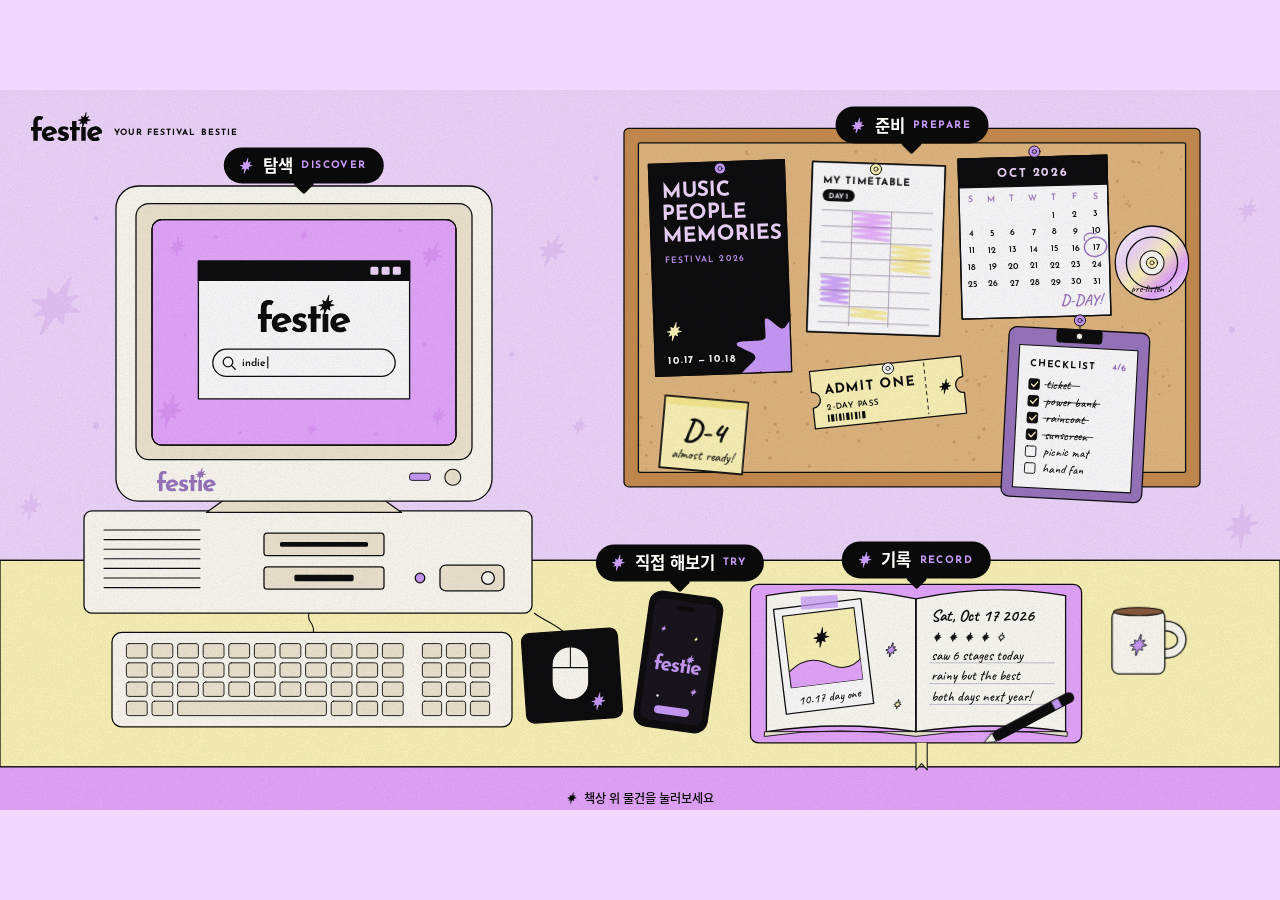
==== festie-site/index.html @ 25858490 "Add files via upload" ====
<!doctype html>
<html lang="ko">
<head>
<meta charset="utf-8">
<meta name="viewport" content="width=device-width, initial-scale=1, viewport-fit=cover">
<title>Festie</title>
<link rel="icon" href="../festie-prototype-v12/icons/favicon.svg" type="image/svg+xml">
<link rel="stylesheet" href="fonts/fonts.css">
<style>
/* Layout: one 16:9 illustrated desk scene (1600×900 units), letterboxed on the wall colour; labels and popups are HTML on top */
:root{
  --wall:#F3D9FF; --wall-tone:#E7C7F9; --spark-light:#E8A8FF; --lemon:#FFF7B8; --lemon-deep:#FBED90;
  --ink:#0A0A0A; --paper:#FFFDF7; --cream:#FFFDF4; --beige:#F1E9D2; --violet:#CC9CFC; --violet-ink:#9B76BF;
  --cork:#E3B97F; --wood:#C98E4F;
  --f-en:"Josefin Sans","Avenir Next","Segoe UI",sans-serif;
  --f-ko:"Noto Sans KR","Apple SD Gothic Neo","Malgun Gothic",sans-serif;
  --f-hand:"Caveat","Noto Sans KR",cursive;
  --f-pixel:"Silkscreen","Courier New",monospace;
  color-scheme:light;
}
html,body{height:100%;margin:0}
[hidden]{display:none!important}
body{background:var(--wall);color:var(--ink);font-family:var(--f-ko);overflow:hidden}
.stage{height:100%;display:flex;align-items:center;justify-content:center}
.scene{position:relative;width:min(100%,calc(100dvh * 16 / 9));aspect-ratio:16/9;max-width:100%;container-type:inline-size;user-select:none;-webkit-user-select:none}
.scene>svg{display:block;width:100%;height:100%}
@media (max-width:700px){
  body{padding-left:max(16px,env(safe-area-inset-left,0px));padding-right:max(16px,env(safe-area-inset-right,0px))}
}
svg text{stroke:none}
.hot{cursor:pointer}
.hot:focus{outline:none}
.hot:focus-visible .lift,.hot:focus-visible .wob{outline:3px solid var(--violet-ink);outline-offset:4px}
.lift,.wob{transform-box:fill-box;transition:transform .35s cubic-bezier(.34,1.4,.64,1)}
.lift{transform-origin:50% 100%}
.wob{transform-origin:50% 0%}
.hot:hover .lift,.hot.is-hover .lift{transform:translateY(-7px)}
.hot:hover .wob,.cork-group.is-hover .wob{animation:wob .6s ease-in-out}
@keyframes wob{0%,100%{transform:rotate(0)}30%{transform:rotate(-2.4deg)}70%{transform:rotate(1.8deg)}}
.blink{animation:blink 1s steps(1) infinite}
@keyframes blink{50%{opacity:0}}
.led{animation:led 2.4s ease-in-out infinite}
@keyframes led{50%{opacity:.35}}
.twinkle{animation:tw 2.2s ease-in-out infinite;transform-box:fill-box;transform-origin:center}
@keyframes tw{0%,100%{opacity:.25;transform:scale(.7)}50%{opacity:1;transform:scale(1)}}
.steam{animation:steam 3s ease-in-out infinite;opacity:.0}
.steam.s2{animation-delay:1.1s}
@keyframes steam{0%{opacity:0;transform:translateY(8px)}40%{opacity:.8}100%{opacity:0;transform:translateY(-14px)}}
#notif{opacity:0;transform:translateY(-14px);transition:opacity .4s ease,transform .5s cubic-bezier(.34,1.4,.64,1)}
.has-push #notif{opacity:1;transform:none}
.has-push .phone-buzz{animation:buzz .5s ease-in-out 2}
@keyframes buzz{0%,100%{transform:rotate(0)}25%{transform:rotate(-2deg)}75%{transform:rotate(2deg)}}
#ring{opacity:0}
.has-push #ring{animation:ring 1.8s ease-out infinite}
@keyframes ring{0%{opacity:.9;transform:scale(1)}100%{opacity:0;transform:scale(1.18)}}
#ring{transform-box:fill-box;transform-origin:center}

/* labels on objects */
.tag{position:absolute;transform:translate(-50%,-100%);display:inline-flex;align-items:center;gap:.5em;padding:.62em 1.05em .58em .85em;border:0;border-radius:999px;background:var(--ink);color:var(--paper);font:700 clamp(11px,1.3cqw,21px)/1 var(--f-ko);cursor:pointer;white-space:nowrap;animation:bob 2.6s ease-in-out infinite;transition:background .2s,color .2s}
.tag::after{content:"";position:absolute;left:50%;bottom:-.48em;width:.9em;height:.9em;background:inherit;transform:translateX(-50%) rotate(45deg);border-radius:.12em;z-index:-1}
.tag span{font:700 .62em/1 var(--f-en);letter-spacing:.14em;color:var(--violet);padding-top:.18em}
.tag svg{width:1em;height:1em;flex:none;fill:var(--violet)}
.tag:nth-of-type(2){animation-delay:-.6s}.tag:nth-of-type(3){animation-delay:-1.2s}.tag:nth-of-type(4){animation-delay:-1.8s}
.tag:hover,.tag.is-hover,.tag:focus-visible{background:var(--violet);color:var(--ink);outline:none}
.tag:hover span,.tag.is-hover span,.tag:focus-visible span{color:var(--ink)}
.tag:hover svg,.tag.is-hover svg,.tag:focus-visible svg{fill:var(--ink)}
@keyframes bob{0%,100%{translate:0 0}50%{translate:0 -5px}}
.hint{position:absolute;left:50%;top:96.6%;transform:translate(-50%,-50%);font:500 clamp(10px,.95cqw,16px)/1 var(--f-ko);display:flex;align-items:center;gap:.5em;white-space:nowrap;pointer-events:none}
.hint svg{width:1em;height:1em;animation:tw 1.6s ease-in-out infinite}
.hud{position:absolute;left:2.4%;top:3%;display:flex;align-items:flex-end;gap:.9cqw;pointer-events:none}
.hud svg{width:clamp(48px,5.6cqw,96px);height:auto;display:block}
.hud p{margin:0 0 .35em;font:700 clamp(7px,.68cqw,11px)/1 var(--f-en);letter-spacing:.12em;text-transform:uppercase;white-space:nowrap}

/* popup window */
.modal{position:fixed;inset:0;z-index:20;display:flex;align-items:center;justify-content:center;padding:16px;padding-left:max(16px,env(safe-area-inset-left,0px));padding-right:max(16px,env(safe-area-inset-right,0px));background:rgba(10,10,10,.42)}
.win{width:min(560px,100%);max-height:calc(100dvh - 32px);display:flex;flex-direction:column;background:var(--paper);border:2.5px solid var(--ink);border-radius:14px;box-shadow:8px 8px 0 var(--ink);overflow:hidden;animation:pop .32s cubic-bezier(.34,1.35,.64,1)}
.win.wide{width:min(720px,100%)}
@keyframes pop{from{transform:translateY(16px) scale(.96);opacity:0}to{transform:none;opacity:1}}
.bar{display:flex;align-items:center;gap:10px;padding:9px 10px 9px 16px;background:var(--ink);color:var(--violet)}
.bar .file{font:400 13px/1 var(--f-pixel);letter-spacing:.06em;flex:1}
.bar .sq{width:11px;height:11px;border-radius:2px;background:var(--wall)}
.bar .x{width:28px;height:28px;border-radius:6px;border:0;background:var(--violet);color:var(--ink);font:700 16px/1 var(--f-en);cursor:pointer;display:grid;place-items:center}
.bar .x:focus-visible{outline:3px solid var(--lemon);outline-offset:2px}
.body{padding:26px 28px 28px;overflow:auto;display:flex;flex-direction:column;gap:18px}
.eyebrow{align-self:flex-start;margin:0;padding:6px 10px 4px;border:2px solid var(--ink);border-radius:999px;font:700 12px/1 var(--f-en);letter-spacing:.16em}
.body h2{margin:0;font:800 clamp(24px,4.2vw,32px)/1.2 var(--f-ko);letter-spacing:-.03em;text-wrap:balance}
.lead{margin:-6px 0 0;font:400 16px/1.6 var(--f-ko);color:#3a3340}
.tabs{display:flex;flex-wrap:wrap;gap:6px}
.tabs button{border:2px solid var(--ink);background:var(--paper);border-radius:999px;padding:8px 13px 7px;font:700 13.5px/1 var(--f-ko);cursor:pointer;color:var(--ink)}
.tabs button[aria-selected="true"]{background:var(--ink);color:var(--paper)}
.tabs button:focus-visible{outline:3px solid var(--violet-ink);outline-offset:2px}
.panel{border:2px solid var(--ink);border-radius:12px;padding:16px 18px;background:var(--lemon);display:flex;flex-direction:column;gap:8px}
.panel .obj{margin:0;font:700 11px/1 var(--f-en);letter-spacing:.14em;color:#5e5640}
.panel .obj b{font-family:var(--f-ko);letter-spacing:0;font-size:12px}
.panel p.t{margin:0;font:400 15px/1.65 var(--f-ko)}
.extra{margin:0;padding:14px 16px;border-radius:12px;background:var(--lemon);font:400 14.5px/1.6 var(--f-ko)}
.extra b{display:block;font-weight:700;margin-bottom:2px}
.actions{display:flex;flex-wrap:wrap;gap:10px;align-items:center}
.cta{display:inline-flex;align-items:center;gap:8px;border:2px solid var(--ink);background:var(--ink);color:var(--paper);border-radius:999px;padding:13px 20px 12px;font:700 15px/1 var(--f-ko);cursor:pointer;text-decoration:none}
.cta:hover{background:var(--violet-ink);border-color:var(--violet-ink)}
.cta.ghost{background:var(--paper);color:var(--ink)}
.cta.ghost:hover{background:var(--wall)}
.cta:focus-visible{outline:3px solid var(--violet-ink);outline-offset:3px}
/* feature popup: line-drawn phone + text */
.feat{display:grid;grid-template-columns:auto minmax(0,1fr);gap:32px;align-items:start}
.feat-text{display:flex;flex-direction:column;gap:18px;min-width:0}
.pm-wrap{display:flex;flex-direction:column;align-items:center;gap:12px;position:sticky;top:0}
.pm{position:relative;width:min(218px,calc((100dvh - 170px) * .43));padding:9px;border:1.6px solid var(--ink);border-radius:38px;background:var(--paper)}
.pm::before,.pm::after{content:"";position:absolute;width:5px;border:1.4px solid var(--ink);background:var(--paper);border-radius:3px}
.pm::before{right:-6.5px;top:22%;height:13%;border-left:0;border-radius:0 3px 3px 0}
.pm::after{left:-6.5px;top:17%;height:20%;border-right:0;border-radius:3px 0 0 3px;box-shadow:0 0 0 0 transparent}
.pm-screen{position:relative;border:1.3px solid var(--ink);border-radius:27px;overflow:hidden;background:#F4D9FF}
.sb{display:flex;align-items:center;justify-content:space-between;padding:9px 16px 5px 20px;background:#F4D9FF;color:var(--ink);font:700 10.5px/1 var(--f-en);transition:background .25s,color .25s}
.sb-i{display:flex;align-items:center;gap:4px}
.sb-i svg{display:block}
.pm-img{position:relative;aspect-ratio:600/1298}
.pm-screen img{position:absolute;inset:0;width:100%;height:100%;object-fit:cover;display:block;transition:opacity .25s ease}
.pm-screen img.out{opacity:0}
.pts{list-style:none;margin:0;padding:0;display:flex;flex-direction:column;gap:4px;border-top:1.5px solid var(--ink);padding-top:10px}
.pt{width:100%;display:grid;grid-template-columns:22px 1fr 16px;gap:10px;align-items:start;padding:12px 12px 12px 10px;border:1.5px solid transparent;border-radius:12px;background:transparent;text-align:left;cursor:pointer;color:var(--ink);font:inherit}
.pt:hover{background:#FAF0FF}
.pt[aria-selected="true"]{background:var(--wall);border-color:var(--ink)}
.pt:focus-visible{outline:3px solid var(--violet-ink);outline-offset:2px}
.pt svg{width:16px;height:16px;margin-top:3px;fill:var(--ink)}
.pt .arr{font:700 14px/1.4 var(--f-en);opacity:0;transition:opacity .2s}
.pt[aria-selected="true"] .arr{opacity:1}
.pt b{display:block;font:700 15px/1.4 var(--f-ko);margin-bottom:2px}
.pt span.d{display:block;font:400 14px/1.55 var(--f-ko);color:#3a3340}
.win.feature{width:min(820px,100%)}
@media (max-width:700px){
  .feat{grid-template-columns:1fr;gap:20px}
  .pm-wrap{position:static}
  .pm{width:min(170px,50vw)}
}
/* live prototype phone */
.live{display:grid;grid-template-columns:auto minmax(0,1fr);gap:48px;align-items:center}
.lp{--s:.8;box-sizing:border-box;width:calc(390px * var(--s) + 20px);padding:9px;border:1.6px solid var(--ink);border-radius:calc(64px * var(--s) + 9px);background:var(--paper);position:relative}
.lp::before,.lp::after{content:"";position:absolute;width:5px;border:1.4px solid var(--ink);background:var(--paper)}
.lp::before{right:-6.5px;top:22%;height:13%;border-left:0;border-radius:0 3px 3px 0}
.lp::after{left:-6.5px;top:17%;height:20%;border-right:0;border-radius:3px 0 0 3px}
.lp-screen{border:1.3px solid var(--ink);border-radius:calc(64px * var(--s));overflow:hidden;background:#0A0A0A}
.lp .sb{padding:calc(14px * var(--s)) calc(26px * var(--s)) calc(6px * var(--s)) calc(34px * var(--s));font-size:calc(15px * var(--s))}
.lp-view{position:relative;width:calc(390px * var(--s));height:calc(844px * var(--s));overflow:hidden}
.lp-view iframe{position:absolute;left:0;top:0;width:390px;height:844px;border:0;transform:scale(var(--s));transform-origin:0 0;background:#0A0A0A}
.live-text{display:flex;flex-direction:column;gap:18px;min-width:0}
.live-text .tip{margin:0;display:flex;gap:8px;align-items:center;font:500 14.5px/1.5 var(--f-ko);padding:10px 14px;border-radius:10px;background:var(--wall);align-self:flex-start}
.live-text .tip svg{width:14px;height:14px;fill:var(--ink);flex:none}
.qr img{width:100%;height:100%;display:block;image-rendering:pixelated}
.win.live-win{width:auto;max-width:100%}
@media (max-width:760px){.live{grid-template-columns:1fr;gap:24px}.lp{justify-self:center}}
/* try popup */
.try{display:grid;grid-template-columns:auto minmax(0,1fr);gap:44px;align-items:center}
.mock{box-sizing:border-box;width:218px;aspect-ratio:9/18.5;border:1.6px solid var(--ink);border-radius:38px;background:var(--paper);padding:9px}
.mock-screen{position:relative;height:100%;box-sizing:border-box;border:1.3px solid var(--ink);border-radius:27px;background:#120E16;overflow:hidden;display:flex;flex-direction:column;align-items:center;justify-content:center;gap:10px}
.mock-screen svg.logo{width:110px;fill:var(--violet);position:relative;z-index:1;margin-top:30px}
.mock-screen p{position:relative;z-index:1;margin:0;color:#e9dcf2;font:400 11px/1.4 var(--f-ko);text-align:center}
.mock-screen .go{position:absolute;bottom:22px;left:16px;right:16px;padding:11px 0 10px;border-radius:999px;background:var(--violet);color:var(--ink);font:700 12px/1 var(--f-ko);text-align:center}
.conf{position:absolute;inset:0}
.conf i{position:absolute;width:9px;height:9px;background:var(--violet);clip-path:polygon(50% 0,62% 38%,100% 50%,62% 62%,50% 100%,38% 62%,0 50%,38% 38%);animation:fall 5s linear infinite}
.conf i:nth-child(3n){background:var(--lemon);width:6px;height:6px}
.conf i:nth-child(4n){border-radius:50%;clip-path:none;width:4px;height:4px;background:#fff}
@keyframes fall{from{transform:translateY(-30px) rotate(0)}to{transform:translateY(420px) rotate(220deg)}}
.from{align-self:flex-start;margin:0;padding:8px 12px;border-radius:10px;background:var(--wall);font:500 13.5px/1.4 var(--f-ko)}
.qrrow{display:flex;gap:14px;align-items:center}
.qr{width:96px;height:96px;padding:6px;border:2px solid var(--ink);border-radius:10px;background:#fff;flex:none}
.qr img,.qr canvas{width:100%!important;height:100%!important;display:block;image-rendering:pixelated}
.qrrow p{margin:0;font:400 14px/1.55 var(--f-ko);color:#3a3340}
.qrrow code{display:block;margin-top:4px;font:400 11px/1.4 var(--f-pixel);color:#6b6075;word-break:break-all}
@media (max-width:620px){
  .try{grid-template-columns:1fr;gap:28px}
  .mock{width:170px;justify-self:center}
  .body{padding:22px 20px 22px}
}
@media (prefers-reduced-motion:reduce){
  *,*::before,*::after{animation:none!important;transition:none!important}
  .steam{opacity:.6}
}
</style>
</head>
<body>


<div class="stage">
<div class="scene" id="scene">
<svg viewBox="0 0 1600 900" xmlns="http://www.w3.org/2000/svg" role="img" aria-label="페스티벌 준비 중인 책상: 레트로 컴퓨터, 코르크보드, 펼친 다이어리, 핸드폰" stroke="#0A0A0A" stroke-width="1.6" stroke-linejoin="round" stroke-linecap="round">
<defs>
  <path id="sym" vector-effect="non-scaling-stroke" d="M1.24 -5.00C1.20 -5.01 1.16 -5.00 1.12 -4.97C1.08 -4.93 1.18 -5.23 0.98 -4.78C0.79 -4.34 0.16 -2.77 -0.06 -2.30C-0.27 -1.83 -0.23 -2.03 -0.29 -1.96C-0.35 -1.90 -0.34 -1.92 -0.40 -1.91C-0.46 -1.91 -0.46 -1.86 -0.65 -1.95C-0.85 -2.04 -1.36 -2.36 -1.56 -2.45C-1.77 -2.54 -1.80 -2.52 -1.87 -2.49C-1.93 -2.46 -1.97 -2.49 -1.93 -2.25C-1.90 -2.00 -1.69 -1.28 -1.66 -1.03C-1.63 -0.79 -1.66 -0.86 -1.74 -0.79C-1.81 -0.71 -1.79 -0.68 -2.11 -0.58C-2.42 -0.49 -3.34 -0.31 -3.64 -0.22C-3.94 -0.12 -3.87 -0.07 -3.91 -0.02C-3.94 0.04 -3.89 0.08 -3.86 0.11C-3.83 0.15 -3.95 0.13 -3.73 0.21C-3.50 0.28 -2.77 0.47 -2.53 0.55C-2.30 0.63 -2.37 0.62 -2.31 0.67C-2.26 0.71 -2.21 0.74 -2.20 0.82C-2.19 0.90 -2.11 0.90 -2.25 1.15C-2.40 1.39 -2.93 2.09 -3.05 2.31C-3.18 2.52 -3.07 2.42 -3.01 2.43C-2.94 2.45 -2.90 2.48 -2.67 2.40C-2.44 2.32 -1.82 2.03 -1.61 1.96C-1.40 1.89 -1.47 1.95 -1.41 1.98C-1.36 2.01 -1.31 2.02 -1.27 2.12C-1.24 2.21 -1.20 2.11 -1.22 2.54C-1.24 2.96 -1.37 4.28 -1.40 4.68C-1.42 5.07 -1.39 4.85 -1.37 4.90C-1.35 4.95 -1.31 4.98 -1.27 4.99C-1.24 5.00 -1.20 5.02 -1.15 4.98C-1.10 4.94 -1.17 5.20 -0.98 4.76C-0.78 4.32 -0.17 2.78 0.03 2.31C0.24 1.85 0.16 2.05 0.25 1.99C0.34 1.92 0.33 1.84 0.56 1.92C0.78 2.00 1.38 2.37 1.60 2.46C1.82 2.56 1.81 2.52 1.87 2.49C1.92 2.45 1.96 2.50 1.92 2.27C1.88 2.04 1.68 1.33 1.65 1.08C1.62 0.83 1.68 0.85 1.74 0.77C1.79 0.69 1.65 0.72 1.97 0.62C2.30 0.52 3.38 0.29 3.70 0.19C4.02 0.09 3.88 0.06 3.90 0.01C3.93 -0.04 3.88 -0.08 3.85 -0.12C3.82 -0.16 3.93 -0.15 3.70 -0.22C3.48 -0.30 2.73 -0.49 2.49 -0.57C2.25 -0.65 2.33 -0.64 2.28 -0.69C2.23 -0.73 2.18 -0.76 2.17 -0.83C2.17 -0.91 2.11 -0.93 2.25 -1.15C2.38 -1.37 2.85 -1.97 2.99 -2.17C3.12 -2.36 3.04 -2.27 3.04 -2.31C3.05 -2.36 3.06 -2.41 3.01 -2.43C2.96 -2.45 2.98 -2.50 2.75 -2.43C2.51 -2.35 1.82 -2.04 1.60 -1.97C1.38 -1.90 1.46 -1.97 1.40 -1.99C1.35 -2.01 1.30 -2.03 1.27 -2.11C1.23 -2.19 1.19 -2.03 1.21 -2.46C1.23 -2.89 1.36 -4.30 1.39 -4.70C1.41 -5.11 1.39 -4.83 1.37 -4.88C1.34 -4.93 1.28 -4.99 1.24 -5.00Z"/>
  <symbol id="logo" viewBox="0 0 242.3 98.7"><path d="M22.9,63.8v33.7H7.9v-33.7H0v-13.2h7.9v-17c.1-8.4,4.4-16.2,12.6-18.9,4.9-1.6,9.9-1.5,14.8-.2,2.3.6,4.5,1.4,6.4,2.9l-6.3,10.8c-.7-1-1.6-1.5-2.6-1.9-3.9-1.4-8.1.2-9.3,4.2-.4,1.2-.5,2.4-.6,3.7v16.3h14.1v13.2h-14.1,0Z"></path><path d="M233.3,94c-2.9,1.7-5.9,2.8-9.1,3.7s-6.1,1.2-9.3,1c-3-.2-5.9-.6-8.8-1.6-7.7-2.6-13-8.6-14.9-16.4-.8-3.2-1-6.3-.7-9.6.8-7.9,5.5-14.5,12.3-18.6,3.2-1.9,6.6-3.2,10.4-3.7,7.7-1,15.5.5,21.2,6,4.6,4.3,6.8,10.1,7.9,16.3l-34.2,10.9c1.3,1.5,2.9,2.5,4.7,3.2,5.1,1.7,9.4.4,13.9-2.3l6.6,11.1h0ZM225.7,66.8c-.8-2.3-2.2-4.1-4.1-5.4-1.5-.9-3.1-1.2-4.8-1.2-2.6-.1-5.1.5-7.1,2-3.7,2.8-4.6,7.1-4.5,11.5l20.5-6.9h0Z"></path><path d="M72.9,82.9l6.6,11.1c-2.9,1.7-5.9,2.8-9.1,3.7s-6.4,1.2-9.7.9-6.8-.8-10-2.2c-6-2.5-10.5-7.3-12.6-13.5-1.1-3.3-1.5-6.7-1.5-10.2.2-8.8,5.3-16.3,12.9-20.6,2.8-1.6,5.6-2.7,8.8-3.2,3.9-.7,7.7-.6,11.6.2,4.2.9,7.9,2.9,11,6,4.4,4.3,6.6,10,7.7,16.1l-34.2,10.9c1.1,1.3,2.4,2.2,3.9,2.9,2.9,1.2,6.1,1.4,9.2.5,1.9-.6,3.6-1.4,5.5-2.5h0ZM72,66.8c-.8-2.2-2.2-4.2-4.2-5.4-1.5-1-3.2-1.2-5-1.2-2.9,0-5.6.8-7.8,2.7-3,2.8-3.8,6.7-3.6,10.8l20.5-6.9Z"></path><path d="M185.1,97.4h-15v-46.7h2.6s.8-10.8.8-10.8c0-1.1-.9-1.8-2-1.8l-7.4,3.2c-.2,0-.6-.1-.8-.3s-.2-.6-.1-.8l4.9-6.7c.6-.8.4-2.2-.7-2.5l-8-2.4c-.5-.1-.8-.5-.9-.9,0-.5.2-.9.8-1.1l10.6-2.7c.8-.2,1.3-1.2,1.1-2l-1.8-7.7c0-.3.3-.6.6-.7.3-.1.6,0,.9.2l5.8,3.2c.8.5,1.8.4,2.4-.4l6.7-15.9c.3-.6.7-.9,1.3-.7.7.2.7.7.7,1.4l-1.1,13.7c0,.7.2,1.2.7,1.6.5.4,1.1.4,1.8.2l6.6-2.9c.4-.1.7-.1,1,.1.2.1.4.7.2.9l-4.8,6.5c-.3.5-.5,1-.3,1.5.1.4.5,1,.9,1.1l8,2.3c.6.2.9.5.9,1.1,0,.6-.5.8-1,1l-9.9,2.5c-.9.2-1.9.9-1.7,1.9l1.7,7.6c0,.4,0,.8-.3.9-.3.2-.7,0-1,0l-5.9-3.2c-.5-.3-1-.4-1.5-.2-.4.2-.9.5-1.1,1.1l-4.9,11.7h9v46.7h0Z"></path><path d="M113.9,97.9c-8.8,1.6-18.5-.5-24.8-7.2l6.2-8.2c1.5,1.3,2.9,2.5,4.5,3.5,1.9,1.2,3.9,1.9,6.1,2.2,2.2.2,5.6,0,6.9-1.7,1.2-1.4.8-3.6-.7-4.7-.9-.7-1.8-1.2-2.8-1.5l-5.4-1.7c-1.7-.5-3.3-1.1-4.8-1.9-1.5-.8-2.8-1.7-3.9-2.9-3.7-4-4.7-9.8-2.7-14.9.9-2.3,2.2-4.3,4.2-5.9,3.3-2.8,6.7-3.9,11-4.2,7.4-.3,14,.5,20,5l-5.7,8.8c-1.6-1.2-3.2-2.1-4.9-2.8-1.8-.8-3.7-1.3-5.7-1.1-1.5,0-2.8.6-3.9,1.7-1.5,1.5-1.1,4,.6,5.1,1.1.8,2.4,1.3,3.7,1.7,2.6.7,5.1,1.4,7.6,2.4,1.7.7,3.1,1.5,4.5,2.6,2.2,1.8,3.7,4.2,4.3,7,1,5-.6,10.3-4.2,13.9-2.7,2.7-6.2,4.3-9.9,5h0Z"></path><polygon points="153.8 97.4 138.8 97.4 138.8 62.1 131.6 62.1 131.6 50.5 138.8 50.5 138.8 30.2 153.8 30.2 153.8 50.5 165.1 50.5 165.1 62.1 153.8 62.1 153.8 97.4"></polygon></symbol>
  <clipPath id="clipPoster"><rect x="815" y="90" width="170" height="265"/></clipPath>
  <clipPath id="clipWin"><rect x="214" y="156" width="332" height="208"/></clipPath>
  <clipPath id="clipScreen"><rect x="190" y="106" width="380" height="282" rx="12"/></clipPath>
  <clipPath id="clipPhoto"><rect x="985" y="652" width="90" height="90"/></clipPath>
  <linearGradient id="cdg" x1="0" y1="0" x2="1" y2="1">
    <stop offset="0" stop-color="#FFFFFF"/><stop offset=".3" stop-color="#F3D9FF"/><stop offset=".5" stop-color="#FFF7B8"/><stop offset=".72" stop-color="#E8A8FF"/><stop offset="1" stop-color="#FFFFFF"/>
  </linearGradient>
  <filter id="grain" x="0" y="0" width="100%" height="100%">
    <feTurbulence type="fractalNoise" baseFrequency=".9" numOctaves="2" stitchTiles="stitch" result="n"/>
    <feColorMatrix in="n" type="matrix" values="0 0 0 0 0.04  0 0 0 0 0.03  0 0 0 0 0.06  0 0 0 .16 0"/>
  </filter>
</defs>

<!-- WALL -->
<rect x="0" y="0" width="1600" height="590" fill="#F3D9FF" stroke="none"/>
<g fill="#E7C7F9" stroke="none">
  <use href="#sym" transform="translate(70 270) rotate(14) scale(8)"/>
  <use href="#sym" transform="translate(38 520) rotate(-8) scale(3.6)"/>
  <use href="#sym" transform="translate(690 200) rotate(10) scale(4.4)"/>
  <use href="#sym" transform="translate(724 420) scale(2.4)"/>
  <use href="#sym" transform="translate(655 535) scale(1.8)"/>
  <use href="#sym" transform="translate(1552 545) rotate(-12) scale(5.4)"/>
  <use href="#sym" transform="translate(1560 150) rotate(6) scale(3)"/>
  <circle cx="120" cy="420" r="4"/><circle cx="640" cy="330" r="3.5"/><circle cx="1540" cy="300" r="4"/><circle cx="120" cy="160" r="3"/><circle cx="745" cy="110" r="3"/>
</g>


<!-- DESK -->
<rect x="0" y="588" width="1600" height="258" fill="#FFF7B8"/>
<rect x="-4" y="846" width="1608" height="60" fill="#E8A8FF"/>
<path d="M0 588 H1600" fill="none"/>


<!-- ============ DISCOVER: retro computer ============ -->
<g class="hot" data-open="discover" id="obj-discover" aria-hidden="true" transform="translate(0 56)">
<g class="lift">
  <!-- case -->
  <rect x="105" y="470" width="560" height="128" rx="10" fill="#FFFDF4"/>
  <g fill="none" stroke-width="1.32"><path d="M130 494H250M130 506H250M130 518H250M130 530H250M130 542H250M130 554H250M130 566H250"/></g>
  <rect x="330" y="498" width="150" height="28" rx="4" fill="#F1E9D2"/>
  <rect x="350" y="509" width="110" height="6" rx="2" fill="#0A0A0A" stroke="none"/>
  <rect x="330" y="540" width="150" height="28" rx="4" fill="#F1E9D2"/>
  <rect x="368" y="550" width="74" height="8" rx="2" fill="#0A0A0A" stroke="none"/>
  <rect x="550" y="538" width="80" height="32" rx="7" fill="#F1E9D2"/>
  <circle cx="610" cy="554" r="8" fill="#FFFDF4"/>
  <circle class="led" cx="525" cy="554" r="6" fill="#CC9CFC"/>
  <!-- stand -->
  <path d="M286 452 H474 L502 472 H258 Z" fill="#F1E9D2"/>
  <!-- monitor -->
  <rect x="145" y="64" width="470" height="394" rx="28" fill="#FFFDF4"/>
  <rect x="170" y="86" width="420" height="320" rx="16" fill="#F1E9D2"/>
  <rect x="190" y="106" width="380" height="282" rx="12" fill="#E8A8FF"/>
  <g clip-path="url(#clipScreen)">
    <g fill="#DE97F7" stroke="none">
      <use href="#sym" transform="translate(222 140) rotate(-10) scale(2.6)"/>
      <use href="#sym" transform="translate(540 150) rotate(12) scale(3.4)"/>
      <use href="#sym" transform="translate(212 345) scale(4.2)"/>
      <use href="#sym" transform="translate(548 352) rotate(-8) scale(2.4)"/>
      <use href="#sym" transform="translate(380 126) scale(1.4)"/>
      <use href="#sym" transform="translate(390 368) rotate(6) scale(1.8)"/>
      <circle cx="270" cy="128" r="2.4"/><circle cx="500" cy="120" r="2"/><circle cx="232" cy="250" r="2.4"/><circle cx="530" cy="262" r="2.6"/><circle cx="300" cy="372" r="2"/><circle cx="470" cy="374" r="2.4"/>
    </g>
    <rect x="248" y="158" width="264" height="172" fill="#FFFFFF"/>
    <rect x="248" y="158" width="264" height="24" fill="#0A0A0A"/>
    <g fill="#F3D9FF" stroke="none"><rect x="463" y="165" width="10" height="10" rx="2"/><rect x="477" y="165" width="10" height="10" rx="2"/><rect x="491" y="165" width="10" height="10" rx="2"/></g>
    <use href="#logo" x="322" y="200" width="116" height="47" fill="#0A0A0A" stroke="none"/>
    <rect x="266" y="268" width="228" height="34" rx="17" fill="#FFFFFF"/>
    <circle cx="285" cy="284" r="6" fill="none"/><path d="M289.5 288.5 L294 293" fill="none"/>
    <text id="typed" x="302" y="289.5" font-family="Josefin Sans, sans-serif" font-weight="600" font-size="13" fill="#0A0A0A"></text>
    <rect id="caret" class="blink" x="302" y="277" width="1.4" height="15" fill="#0A0A0A" stroke="none"/>
  </g>
  <rect x="190" y="106" width="380" height="282" rx="12" fill="none"/>
  <use href="#logo" x="196" y="416" width="74" height="30" fill="#9B76BF" stroke="none"/>
  <rect class="led" x="512" y="423" width="26" height="9" rx="3" fill="#CC9CFC" stroke-width="1.1"/>
  <circle cx="566" cy="428" r="10" fill="#F1E9D2" stroke-width="1.32"/>
</g>
  <!-- keyboard -->
<g class="lift">
  <path d="M392 622 C392 606 384 612 386 598" fill="none" stroke-width="1.32"/>
  <rect x="140" y="622" width="500" height="118" rx="12" fill="#FFFDF4"/>
  <g id="keys" fill="#F1E9D2" stroke-width="1.1"></g>
</g>
</g>

<!-- mouse pad + mouse -->
<g transform="translate(0 46)">
  <rect x="655" y="630" width="120" height="112" rx="10" fill="#0A0A0A" transform="rotate(-4 715 686)"/>
  <use href="#sym" transform="translate(748 718) rotate(-4) scale(2.2)" fill="#CC9CFC" stroke="none"/>
  <path d="M712 652 C712 626 690 624 668 608" fill="none" stroke-width="1.32"/>
  <rect x="690" y="650" width="46" height="66" rx="22" fill="#FFFDF4"/>
  <path d="M690 676 H736 M713 650 V676" fill="none" stroke-width="1.32"/>
</g>

<!-- ============ PREPARE: cork board ============ -->
<g class="cork-group" id="obj-prepare">
  <rect x="780" y="48" width="720" height="448" rx="6" fill="#C98E4F"/>
  <rect x="798" y="66" width="684" height="412" rx="2" fill="#E3B97F"/>
  <g id="speckles" fill="#C08A50" stroke="none" opacity=".55"></g>

  <!-- poster -->
  <g transform="rotate(-2 900 222)"><g class="hot" data-open="prepare" data-tab="timetable" tabindex="0" role="button" aria-label="공연 포스터: 준비 · 타임테이블"><g class="wob">
    <rect x="815" y="90" width="170" height="265" fill="#0A0A0A"/>
    <g clip-path="url(#clipPoster)">
      <use href="#sym" transform="translate(975 330) rotate(12) scale(15)" fill="#CC9CFC" stroke="none"/>
      <use href="#sym" transform="translate(840 300) scale(2.4)" fill="#FFF7B8" stroke="none"/>
    </g>
    <g font-family="Josefin Sans, sans-serif" font-weight="700" font-size="26" fill="#F3D9FF">
      <text x="830" y="132">MUSIC</text><text x="830" y="160">PEOPLE</text><text x="830" y="188">MEMORIES</text>
    </g>
    <text x="831" y="214" font-family="Josefin Sans, sans-serif" font-weight="600" font-size="11" letter-spacing="1.5" fill="#CC9CFC">FESTIVAL 2026</text>
    <text x="831" y="340" font-family="Josefin Sans, sans-serif" font-weight="700" font-size="13" letter-spacing="1" fill="#FFFFFF">10.17 — 10.18</text>
    <rect x="815" y="90" width="170" height="265" fill="none"/>
  </g></g></g>
  <g><circle cx="900" cy="98" r="7" fill="#CC9CFC" stroke-width="1.2"/><circle cx="900" cy="98" r="2.6" fill="#CC9CFC" stroke-width="1"/></g>

  <!-- timetable printout -->
  <g transform="rotate(2 1095 200)"><g class="hot" data-open="prepare" data-tab="timetable" tabindex="0" role="button" aria-label="타임테이블 출력물: 준비 · 타임테이블"><g class="wob">
    <rect x="1012" y="92" width="166" height="213" fill="#FFFFFF"/>
    <text x="1026" y="118" font-family="Josefin Sans, sans-serif" font-weight="700" font-size="12.5" letter-spacing="1.4" fill="#0A0A0A">MY TIMETABLE</text>
    <rect x="1026" y="126" width="40" height="15" rx="7.5" fill="#0A0A0A" stroke="none"/>
    <text x="1046" y="137" text-anchor="middle" font-family="Josefin Sans, sans-serif" font-weight="700" font-size="9" fill="#FFFFFF">DAY 1</text>
    
    <g fill="none" stroke-width="0.9" stroke="#9a8aa2">
      <path d="M1026 152 H1164 M1026 172 H1164 M1026 192 H1164 M1026 212 H1164 M1026 232 H1164 M1026 252 H1164 M1026 272 H1164 M1026 292 H1164"/>
      <path d="M1064 152 V296 M1113 152 V296"/>
    </g>
    <g fill="none" stroke-width="4.2" stroke-linecap="round" stroke-linejoin="round" opacity=".85" style="mix-blend-mode:multiply"><path d="M1067.0 155.0 L1110.0 158.6 L1067.0 162.2 L1110.0 165.8 L1067.0 169.4 L1110.0 173.0 L1067.0 176.6 L1110.0 180.2 L1067.0 183.8 L1110.0 187.4" stroke="#E8A8FF"/><path d="M1116.0 195.0 L1161.0 198.6 L1116.0 202.2 L1161.0 205.8 L1116.0 209.4 L1161.0 213.0 L1116.0 216.6 L1161.0 220.2 L1116.0 223.8 L1161.0 227.4" stroke="#FBED90"/><path d="M1029.0 235.0 L1061.0 238.6 L1029.0 242.2 L1061.0 245.8 L1029.0 249.4 L1061.0 253.0 L1029.0 256.6 L1061.0 260.2 L1029.0 263.8 L1061.0 267.4" stroke="#CC9CFC"/><path d="M1067.0 275.0 L1110.0 278.6 L1067.0 282.2 L1110.0 285.8" stroke="#FBED90"/></g>
    <rect x="1012" y="92" width="166" height="213" fill="none"/>
  </g></g></g>
  <g><circle cx="1095" cy="99" r="7" fill="#FFF7B8" stroke-width="1.2"/><circle cx="1095" cy="99" r="2.6" fill="#FFF7B8" stroke-width="1"/></g>

  <!-- calendar -->
  <g transform="rotate(-1.5 1292 180)"><g class="hot" data-open="prepare" data-tab="today" tabindex="0" role="button" aria-label="달력: 준비 · 공연 당일"><g class="wob">
    <rect x="1200" y="84" width="186" height="200" fill="#FFFFFF"/>
    <rect x="1200" y="84" width="186" height="36" fill="#0A0A0A"/>
    <text x="1293" y="108" text-anchor="middle" font-family="Josefin Sans, sans-serif" font-weight="700" font-size="15" letter-spacing="2" fill="#F3D9FF">OCT 2026</text>
    <g id="cal" font-family="Josefin Sans, sans-serif" font-weight="600" font-size="11" text-anchor="middle" fill="#0A0A0A"></g>
    <ellipse cx="1369" cy="198" rx="14" ry="12" fill="none" stroke="#9B76BF" stroke-width="1.76" transform="rotate(-8 1369 198)"/>
    <path d="M1356 190 C1352 182 1362 179 1370 182" fill="none" stroke="#9B76BF" stroke-width="1.43"/>
    <text x="1350" y="270" text-anchor="middle" font-family="Caveat, cursive" font-weight="700" font-size="19" fill="#9B76BF">D-DAY!</text>
    <rect x="1200" y="84" width="186" height="200" fill="none"/>
  </g></g></g>
  <g><circle cx="1293" cy="77" r="7" fill="#CC9CFC" stroke-width="1.2"/><circle cx="1293" cy="77" r="2.6" fill="#CC9CFC" stroke-width="1"/></g>

  <!-- CD -->
  <g class="hot" data-open="prepare" data-tab="playlist" tabindex="0" role="button" aria-label="CD: 준비 · 플레이리스트"><g class="wob" style="transform-origin:50% 50%">
    <circle cx="1440" cy="216" r="46" fill="url(#cdg)"/>
    <circle cx="1440" cy="216" r="32" fill="none"/>
    
    <circle cx="1440" cy="216" r="15" fill="#FFFDF7" stroke-width="1.32"/>
    <circle cx="1440" cy="216" r="5" fill="#E3B97F" stroke-width="1.1"/>
    <text x="1440" y="252" text-anchor="middle" font-family="Caveat, cursive" font-size="13" fill="#0A0A0A">pre-listen ♪</text>
  </g></g>
  <g><circle cx="1440" cy="216" r="7" fill="#FFF7B8" stroke-width="1.2"/><circle cx="1440" cy="216" r="2.6" fill="#FFF7B8" stroke-width="1"/></g>

  <!-- sticky note -->
  <g transform="rotate(5 878 428)"><g class="hot" data-open="prepare" data-tab="today" tabindex="0" role="button" aria-label="메모: 준비 · 공연 당일"><g class="wob">
    <rect x="828" y="386" width="104" height="90" fill="#FFF7B8"/>
    <path d="M828 386 H932 V396 H828 Z" fill="#FBED90" stroke="none"/>
    <text x="880" y="438" text-anchor="middle" font-family="Caveat, cursive" font-weight="700" font-size="38" fill="#0A0A0A">D-4</text>
    <text x="880" y="462" text-anchor="middle" font-family="Caveat, cursive" font-size="17" fill="#0A0A0A">almost ready!</text>
    <rect x="828" y="386" width="104" height="90" fill="none"/>
  </g></g></g>

  <!-- ticket -->
  <g transform="rotate(-6 1110 378)"><g class="hot" data-open="prepare" data-tab="ticket" tabindex="0" role="button" aria-label="티켓: 준비 · 티켓"><g class="wob">
    <path d="M1015 342 H1205 V368 A10 10 0 0 0 1205 388 V414 H1015 V388 A10 10 0 0 0 1015 368 Z" fill="#FFF7B8"/>
    <path d="M1158 346 V410" fill="none" stroke-width="1.1" stroke-dasharray="4 5"/>
    <text x="1032" y="372" font-family="Josefin Sans, sans-serif" font-weight="700" font-size="17" letter-spacing="1.2" fill="#0A0A0A">ADMIT ONE</text>
    <text x="1032" y="392" font-family="Josefin Sans, sans-serif" font-weight="600" font-size="10.5" letter-spacing=".6" fill="#0A0A0A">2-DAY PASS</text>
    <g fill="#0A0A0A" stroke="none"><rect x="1032" y="398" width="2" height="9"/><rect x="1036" y="398" width="4" height="9"/><rect x="1042" y="398" width="1.5" height="9"/><rect x="1046" y="398" width="3" height="9"/><rect x="1051" y="398" width="1.5" height="9"/><rect x="1055" y="398" width="4" height="9"/><rect x="1061" y="398" width="2" height="9"/><rect x="1066" y="398" width="3" height="9"/><rect x="1071" y="398" width="1.5" height="9"/><rect x="1075" y="398" width="4" height="9"/></g>
    <use href="#sym" transform="translate(1182 378) scale(1.9)" fill="#0A0A0A" stroke="none"/>
  </g></g></g>
  <g><circle cx="1110" cy="348" r="7" fill="#FFFFFF" stroke-width="1.2"/><circle cx="1110" cy="348" r="2.6" fill="#FFFFFF" stroke-width="1"/></g>

  <!-- clipboard checklist -->
  <path d="M1350 290 L1350 303" fill="none" stroke-width="1.2"/>
  <g transform="rotate(3 1350 296)"><g class="hot" data-open="prepare" data-tab="check" tabindex="0" role="button" aria-label="체크리스트 클립보드: 준비 · 체크리스트"><g class="wob">
    <rect x="1262" y="300" width="176" height="212" rx="10" fill="#9B76BF"/>
    <rect x="1276" y="322" width="148" height="178" fill="#FFFFFF" stroke-width="1.32"/>
    <text x="1290" y="348" font-family="Josefin Sans, sans-serif" font-weight="700" font-size="12" letter-spacing="1.4" fill="#0A0A0A">CHECKLIST</text>
    <text x="1410" y="348" text-anchor="end" font-family="Josefin Sans, sans-serif" font-weight="700" font-size="11" fill="#9B76BF">4/6</text>
    <g id="checks"></g>
    <rect x="1322" y="300" width="56" height="16" rx="4" fill="#0A0A0A"/>
    <circle cx="1350" cy="308" r="4" fill="#FFFDF7" stroke-width="1.1"/>
  </g></g></g>
  <g><circle cx="1350" cy="288" r="7" fill="#CC9CFC" stroke-width="1.2"/><circle cx="1350" cy="288" r="2.6" fill="#CC9CFC" stroke-width="1"/></g>
</g>

<!-- ============ RECORD: open diary ============ -->
<g class="hot" data-open="record" id="obj-record" aria-hidden="true"><g class="lift">
  <rect x="938" y="618" width="414" height="198" rx="10" fill="#E8A8FF"/>
  <path d="M1145 816 V850 L1152 842 L1159 850 V816" fill="#FFF7B8" stroke-width="1.32"/>
  <path d="M956 808 Q1050 794 1145 808 Q1240 794 1334 808 L1334 802 L956 802 Z" fill="#F1E9D2" stroke-width="1.1"/>
  <path d="M958 632 Q1050 616 1145 636 L1145 802 Q1050 788 958 802 Z" fill="#FFFEF7"/>
  <path d="M1145 636 Q1240 616 1332 632 L1332 802 Q1240 788 1145 802 Z" fill="#FFFEF7"/>
  <path d="M1145 636 V802" fill="none"/>
  <!-- polaroid -->
  <g transform="rotate(-7 1030 712)">
    <rect x="975" y="642" width="110" height="132" fill="#FFFFFF"/>
    <rect x="985" y="652" width="90" height="90" fill="#FFF7B8" stroke-width="1.32"/>
    <g clip-path="url(#clipPhoto)">
      <path d="M985 722 Q1010 702 1035 718 T1080 712 V745 H985 Z" fill="#E8A8FF" stroke-width="1.32"/>
      <use href="#sym" transform="translate(1030 684) scale(2.5)" fill="#0A0A0A" stroke="none"/>
    </g>
    <text x="992" y="764" font-family="Caveat, cursive" font-size="16" fill="#0A0A0A">10.17 day one</text>
    <rect x="1010" y="632" width="46" height="16" fill="#CC9CFC" opacity=".75" stroke="none" transform="rotate(4 1033 640)"/>
  </g>
  <use href="#sym" transform="translate(1114 700) scale(1.7)" fill="#CC9CFC" stroke-width="0.9"/>
  <use href="#sym" transform="translate(1122 768) scale(1.1)" fill="#FFF7B8" stroke-width="0.9"/>
  <!-- right page -->
  <text x="1164" y="664" font-family="Caveat, cursive" font-weight="700" font-size="21" fill="#0A0A0A">Sat, Oct 17 2026</text>
  <g stroke-width="0.9">
    <use href="#sym" transform="translate(1172 684) scale(1)" fill="#0A0A0A"/>
    <use href="#sym" transform="translate(1192 684) scale(1)" fill="#0A0A0A"/>
    <use href="#sym" transform="translate(1212 684) scale(1)" fill="#0A0A0A"/>
    <use href="#sym" transform="translate(1232 684) scale(1)" fill="#0A0A0A"/>
    <use href="#sym" transform="translate(1252 684) scale(1)" fill="#FFFEF7"/>
  </g>
  <g fill="none" stroke-width="0.9" stroke="#b9aac2"><path d="M1162 716 H1318 M1162 742 H1318 M1162 768 H1318"/></g>
  <g font-family="Caveat, cursive" font-size="18" fill="#0A0A0A">
    <text x="1164" y="712">saw 6 stages today</text>
    <text x="1164" y="738">rainy but the best</text>
    <text x="1164" y="764">both days next year!</text>
  </g>
  <g transform="rotate(-28 1290 784)">
    <rect x="1236" y="778" width="112" height="12" rx="6" fill="#0A0A0A"/>
    <path d="M1236 778 L1222 784 L1236 790 Z" fill="#FFFDF4" stroke-width="1.1"/>
    <rect x="1320" y="778" width="10" height="12" fill="#CC9CFC" stroke-width="1.1"/>
  </g>
</g></g>

<!-- mug -->
<g>
  <path class="steam" d="M1412 640 C1404 628 1420 620 1412 606" fill="none" stroke="#9B76BF" stroke-width="1.32"/>
  <path class="steam s2" d="M1432 640 C1424 628 1440 620 1432 606" fill="none" stroke="#9B76BF" stroke-width="1.32"/>
  <path d="M1454 664 C1492 662 1492 712 1454 710 L1454 699 C1478 700 1478 675 1454 676 Z" fill="#FFFDF4"/>
  <rect x="1390" y="650" width="66" height="80" rx="9" fill="#FFFDF4"/>
  <ellipse cx="1423" cy="652" rx="31" ry="5" fill="#8a5a3a" stroke-width="1.32"/>
  <use href="#sym" transform="translate(1423 694) scale(2.6)" fill="#CC9CFC" stroke-width="0.9"/>
</g>

<!-- ============ TRY: phone ============ -->
<g class="hot" data-open="try" id="obj-try" aria-hidden="true">
  <rect x="770" y="618" width="156" height="200" fill="transparent" stroke="none"/>
  <g transform="rotate(8 848 715)"><g class="lift"><g class="phone-buzz" style="transform-box:fill-box;transform-origin:center">
    <rect id="ring" x="796" y="624" width="104" height="182" rx="20" fill="none" stroke="#9B76BF" stroke-width="1.65"/>
    <rect x="802" y="630" width="92" height="170" rx="16" fill="#0A0A0A"/>
    <rect x="809" y="639" width="78" height="152" rx="10" fill="#16121A" stroke="none"/>
    <rect x="836" y="645" width="24" height="6" rx="3" fill="#0A0A0A" stroke="none"/>
    <use href="#logo" x="818" y="704" width="60" height="24" fill="#CC9CFC" stroke="none"/>
    <g fill="#CC9CFC" stroke="none">
      <use class="twinkle" href="#sym" transform="translate(824 676) scale(.8)"/>
      <use class="twinkle" style="animation-delay:.7s" href="#sym" transform="translate(872 750) scale(1)"/>
      <use class="twinkle" style="animation-delay:1.3s" href="#sym" transform="translate(866 684) scale(.6)" fill="#FFF7B8"/>
      <circle class="twinkle" style="animation-delay:.4s" cx="828" cy="760" r="1.6" fill="#FFFFFF"/>
    </g>
    <rect x="826" y="772" width="44" height="10" rx="5" fill="#CC9CFC" stroke="none"/>
    <g id="notif">
      <rect x="812" y="654" width="72" height="38" rx="8" fill="#FFFDF7" stroke-width="0.9"/>
      <use href="#logo" x="817" y="659" width="18" height="7.4" fill="#0A0A0A" stroke="none"/>
      <text x="817" y="676" font-family="Josefin Sans, sans-serif" font-weight="700" font-size="7.5" fill="#0A0A0A">D-DAY</text>
      <text x="817" y="686" font-family="Josefin Sans, sans-serif" font-weight="600" font-size="6.6" fill="#0A0A0A">It's festival day!</text>
    </g>
  </g></g></g>
</g>

<!-- grain -->
<rect x="0" y="0" width="1600" height="900" filter="url(#grain)" fill="#FFFFFF" stroke="none" pointer-events="none" opacity=".9"/>
</svg>

<div class="hud">
  <svg viewBox="0 0 242.3 98.7" role="img" aria-label="Festie" fill="#0A0A0A"><path d="M22.9,63.8v33.7H7.9v-33.7H0v-13.2h7.9v-17c.1-8.4,4.4-16.2,12.6-18.9,4.9-1.6,9.9-1.5,14.8-.2,2.3.6,4.5,1.4,6.4,2.9l-6.3,10.8c-.7-1-1.6-1.5-2.6-1.9-3.9-1.4-8.1.2-9.3,4.2-.4,1.2-.5,2.4-.6,3.7v16.3h14.1v13.2h-14.1,0Z"></path><path d="M233.3,94c-2.9,1.7-5.9,2.8-9.1,3.7s-6.1,1.2-9.3,1c-3-.2-5.9-.6-8.8-1.6-7.7-2.6-13-8.6-14.9-16.4-.8-3.2-1-6.3-.7-9.6.8-7.9,5.5-14.5,12.3-18.6,3.2-1.9,6.6-3.2,10.4-3.7,7.7-1,15.5.5,21.2,6,4.6,4.3,6.8,10.1,7.9,16.3l-34.2,10.9c1.3,1.5,2.9,2.5,4.7,3.2,5.1,1.7,9.4.4,13.9-2.3l6.6,11.1h0ZM225.7,66.8c-.8-2.3-2.2-4.1-4.1-5.4-1.5-.9-3.1-1.2-4.8-1.2-2.6-.1-5.1.5-7.1,2-3.7,2.8-4.6,7.1-4.5,11.5l20.5-6.9h0Z"></path><path d="M72.9,82.9l6.6,11.1c-2.9,1.7-5.9,2.8-9.1,3.7s-6.4,1.2-9.7.9-6.8-.8-10-2.2c-6-2.5-10.5-7.3-12.6-13.5-1.1-3.3-1.5-6.7-1.5-10.2.2-8.8,5.3-16.3,12.9-20.6,2.8-1.6,5.6-2.7,8.8-3.2,3.9-.7,7.7-.6,11.6.2,4.2.9,7.9,2.9,11,6,4.4,4.3,6.6,10,7.7,16.1l-34.2,10.9c1.1,1.3,2.4,2.2,3.9,2.9,2.9,1.2,6.1,1.4,9.2.5,1.9-.6,3.6-1.4,5.5-2.5h0ZM72,66.8c-.8-2.2-2.2-4.2-4.2-5.4-1.5-1-3.2-1.2-5-1.2-2.9,0-5.6.8-7.8,2.7-3,2.8-3.8,6.7-3.6,10.8l20.5-6.9Z"></path><path d="M185.1,97.4h-15v-46.7h2.6s.8-10.8.8-10.8c0-1.1-.9-1.8-2-1.8l-7.4,3.2c-.2,0-.6-.1-.8-.3s-.2-.6-.1-.8l4.9-6.7c.6-.8.4-2.2-.7-2.5l-8-2.4c-.5-.1-.8-.5-.9-.9,0-.5.2-.9.8-1.1l10.6-2.7c.8-.2,1.3-1.2,1.1-2l-1.8-7.7c0-.3.3-.6.6-.7.3-.1.6,0,.9.2l5.8,3.2c.8.5,1.8.4,2.4-.4l6.7-15.9c.3-.6.7-.9,1.3-.7.7.2.7.7.7,1.4l-1.1,13.7c0,.7.2,1.2.7,1.6.5.4,1.1.4,1.8.2l6.6-2.9c.4-.1.7-.1,1,.1.2.1.4.7.2.9l-4.8,6.5c-.3.5-.5,1-.3,1.5.1.4.5,1,.9,1.1l8,2.3c.6.2.9.5.9,1.1,0,.6-.5.8-1,1l-9.9,2.5c-.9.2-1.9.9-1.7,1.9l1.7,7.6c0,.4,0,.8-.3.9-.3.2-.7,0-1,0l-5.9-3.2c-.5-.3-1-.4-1.5-.2-.4.2-.9.5-1.1,1.1l-4.9,11.7h9v46.7h0Z"></path><path d="M113.9,97.9c-8.8,1.6-18.5-.5-24.8-7.2l6.2-8.2c1.5,1.3,2.9,2.5,4.5,3.5,1.9,1.2,3.9,1.9,6.1,2.2,2.2.2,5.6,0,6.9-1.7,1.2-1.4.8-3.6-.7-4.7-.9-.7-1.8-1.2-2.8-1.5l-5.4-1.7c-1.7-.5-3.3-1.1-4.8-1.9-1.5-.8-2.8-1.7-3.9-2.9-3.7-4-4.7-9.8-2.7-14.9.9-2.3,2.2-4.3,4.2-5.9,3.3-2.8,6.7-3.9,11-4.2,7.4-.3,14,.5,20,5l-5.7,8.8c-1.6-1.2-3.2-2.1-4.9-2.8-1.8-.8-3.7-1.3-5.7-1.1-1.5,0-2.8.6-3.9,1.7-1.5,1.5-1.1,4,.6,5.1,1.1.8,2.4,1.3,3.7,1.7,2.6.7,5.1,1.4,7.6,2.4,1.7.7,3.1,1.5,4.5,2.6,2.2,1.8,3.7,4.2,4.3,7,1,5-.6,10.3-4.2,13.9-2.7,2.7-6.2,4.3-9.9,5h0Z"></path><polygon points="153.8 97.4 138.8 97.4 138.8 62.1 131.6 62.1 131.6 50.5 138.8 50.5 138.8 30.2 153.8 30.2 153.8 50.5 165.1 50.5 165.1 62.1 153.8 62.1 153.8 97.4"></polygon></svg>
  <p>Your festival bestie</p>
</div>

<button class="tag" data-open="discover" style="left:23.75%;top:13%" type="button"><svg viewBox="-5.2 -5.2 10.4 10.4"><use href="#sym"/></svg>탐색<span>DISCOVER</span></button>
<button class="tag" data-open="prepare" style="left:71.25%;top:7.4%" type="button"><svg viewBox="-5.2 -5.2 10.4 10.4"><use href="#sym"/></svg>준비<span>PREPARE</span></button>
<button class="tag" data-open="record" style="left:71.6%;top:67.8%" type="button"><svg viewBox="-5.2 -5.2 10.4 10.4"><use href="#sym"/></svg>기록<span>RECORD</span></button>
<button class="tag" data-open="try" style="left:53.1%;top:68.2%" type="button"><svg viewBox="-5.2 -5.2 10.4 10.4"><use href="#sym"/></svg>직접 해보기<span>TRY</span></button>
<p class="hint" id="hint"><svg viewBox="-5.2 -5.2 10.4 10.4" fill="#0A0A0A"><use href="#sym"/></svg><span>책상 위 물건을 눌러보세요</span></p>
</div>
</div>

<div class="modal" id="modal" hidden>
  <div class="win" id="win" role="dialog" aria-modal="true" aria-labelledby="winTitle">
    <div class="bar"><span class="file" id="winFile">discover.exe</span><i class="sq"></i><i class="sq"></i><button class="x" id="winClose" type="button" aria-label="닫기">✕</button></div>
    <div class="body" id="winBody"></div>
  </div>
</div>

<script>
(function(){
const NS='http://www.w3.org/2000/svg';
const BASE='https://heewonheo.github.io/festie-v4/festie-prototype-v12/index.html';
const PROTO='../festie-prototype-v12/index.html';
const IDLE_MS=90000;
const el=(tag,attrs,parent)=>{const n=document.createElementNS(NS,tag);for(const k in attrs)n.setAttribute(k,attrs[k]);parent&&parent.appendChild(n);return n};

/* keyboard keys */
const keys=document.getElementById('keys');
[636,660,684].forEach(y=>{for(let i=0;i<11;i++)el('rect',{x:158+i*32,y,width:26,height:18,rx:3},keys)});
[[158,26],[190,26],[222,186],[414,26],[446,26],[478,26]].forEach(([x,w])=>el('rect',{x,y:708,width:w,height:18,rx:3},keys));
for(let r=0;r<4;r++)for(let c=0;c<3;c++)el('rect',{x:528+c*30,y:636+r*24,width:24,height:18,rx:3},keys);

/* cork speckles (seeded) */
let s=7;const rnd=()=>(s=(s*16807)%2147483647)/2147483647;
const sp=document.getElementById('speckles');
for(let i=0;i<260;i++)el('circle',{cx:(800+rnd()*680).toFixed(1),cy:(68+rnd()*408).toFixed(1),r:(0.8+rnd()*1.6).toFixed(2)},sp);

/* calendar: Oct 2026 starts Thursday */
const cal=document.getElementById('cal');
'SMTWTFS'.split('').forEach((d,i)=>{const t=el('text',{x:1214+i*26,y:138,fill:'#9B76BF'},cal);t.textContent=d});
for(let d=1;d<=31;d++){const idx=d+3, col=idx%7,row=Math.floor(idx/7);const t=el('text',{x:1214+col*26,y:160+row*21},cal);t.textContent=d}

/* checklist rows */
const ck=document.getElementById('checks');
['ticket','power bank','raincoat','sunscreen','picnic mat','hand fan'].forEach((txt,i)=>{
  const y=364+i*21;
  el('rect',{x:1290,y,width:13,height:13,rx:2,fill:i<4?'#0A0A0A':'#FFFFFF','stroke-width':1.1},ck);
  if(i<4)el('path',{d:`M${1293} ${y+6.5} l3 3 l5 -6`,fill:'none',stroke:'#FFF7B8','stroke-width':1.6},ck);
  const t=el('text',{x:1312,y:y+11,'font-family':'Caveat, cursive','font-size':16,fill:'#0A0A0A'},ck);t.textContent=txt;
  if(i<4)el('path',{d:`M1310 ${y+6.5} H${1314+txt.length*6.6}`,fill:'none',stroke:'#0A0A0A','stroke-width':.9},ck);
});

/* monitor typing */
const typed=document.getElementById('typed'),caret=document.getElementById('caret');
const words=['indie festival','Olympic Park','October 2026','rock & jazz'];
const reduce=matchMedia('(prefers-reduced-motion: reduce)').matches;
let wi=0,ci=0,dir=1;
function place(){let w=0;try{w=typed.getComputedTextLength()}catch(e){}caret.setAttribute('x',302+w+(w?2:0))}
function tick(){
  const w=words[wi];
  if(dir>0){ci++;if(ci>w.length){dir=-1;return setTimeout(tick,1600)}}
  else{ci--;if(ci<0){ci=0;dir=1;wi=(wi+1)%words.length;return setTimeout(tick,500)}}
  typed.textContent=w.slice(0,ci);place();setTimeout(tick,dir>0?140:60);
}
if(reduce){typed.textContent='';place()}else setTimeout(tick,900);
document.fonts&&document.fonts.ready.then(place);

/* content */
const SPARK='<svg viewBox="-5.2 -5.2 10.4 10.4"><use href="#sym"/></svg>';
const D={
  discover:{file:'discover.exe',eyebrow:'DISCOVER',title:'다음 페스티벌은 여기서.',lead:'장르로, 아티스트로, 장소로.<br>내 취향에 맞춘 추천은 맨 앞에.',
    points:[['취향 추천','좋아하는 장르와 아티스트로 고른 페스티벌','discover','1-01 탐색 홈'],['무대 미리보기','공연 시간, 무대 위치, 예상 셋리스트까지 한눈에','artist','1-11 아티스트 무대'],['라인업 오픈 알림','아직 공개 전이라면 알림부터','detailUnreleased','1-09 라인업 공개 전']]},
  prepare:{file:'prepare.exe',eyebrow:'PREPARE',title:'담는 순간, 준비 시작.',lead:'페스티벌 하나에 준비할 것 네 가지.<br>다 채우면 공연 날은 가볍게.',
    tabs:{
      timetable:{name:'타임테이블',obj:'포스터 + 타임테이블',lines:['1일차, 2일차 볼 무대만 골라 나만의 동선으로.','겹치는 시간은 미리 체크.','친구와는 링크 하나로 주고받기.'],start:'tte',startLabel:'타임테이블',shot:'tt',shotLabel:'2-17 내 타임테이블'},
      playlist:{name:'플레이리스트',obj:'CD',lines:['내 타임테이블 아티스트로 만든 예습 플레이리스트.','빼고 싶은 곡은 빼고, 음악 앱으로 바로.'],start:'playlist',startLabel:'플레이리스트',shot:'playlist',shotLabel:'2-22 예습 플레이리스트'},
      check:{name:'체크리스트',obj:'클립보드 체크리스트',lines:['페스티벌 필수템 13가지에 내 짐까지 더해서.','못 챙긴 건 당일 아침에 한 번 더.'],start:'check',startLabel:'체크리스트',shot:'check',shotLabel:'2-18 체크리스트'},
      ticket:{name:'티켓',obj:'티켓',lines:['예매처 캡처 한 장이면 입장 QR 저장 끝.','당일엔 ‘티켓 꺼내기’만.'],start:'ticket',startLabel:'티켓 등록',shot:'ticketSaved',shotLabel:'2-29 티켓 등록'},
      today:{name:'공연 당일',obj:'달력 · D-day 메모',lines:['준비를 마치면 도착하는 D-DAY 알림.','지금 공연, 다음 무대, 티켓 QR이 한 화면에.'],start:'today',startLabel:'공연 당일 모드',shot:'today',shotLabel:'2-31 공연 당일 모드'}
    }},
  record:{file:'record.exe',eyebrow:'RECORD',title:'그날의 페스티벌, 리포트 한 장으로.',lead:'공연이 끝나면 열리는 기록.<br>세 단계면 충분해요.',
    points:[['사진','그날 앨범에서 골라 담기. 첫 장이 대표 사진','reportFilled','3-06 사진 담기'],['별점 + 한 줄 소감','그날의 기분을 60자로','reportStep2','3-08 별점 + 한 줄 소감'],['실제로 본 무대','못 본 무대는 빼고, 즉흥으로 본 무대는 더하고','reportStep3','3-09 실제로 본 무대'],['쌓인 리포트로 보는 나','다녀온 도시, 본 아티스트, 많이 간 장르까지. 공유는 9:16 카드로','recordSaved','3-14 기록 홈']]}
};

const modal=document.getElementById('modal'),win=document.getElementById('win'),body=document.getElementById('winBody'),file=document.getElementById('winFile');
let lastFocus=null,current=null,prepareSeen=false,pushed=false;

const SHOTS=['discover','artist','detailUnreleased','tt','playlist','check','ticketSaved','today','reportFilled','reportStep2','reportStep3','recordSaved'];
let preloaded=false;
function preload(){if(preloaded)return;preloaded=true;SHOTS.forEach(k=>{const i=new Image();i.src=`shots/${k}.webp`})}
const SB_ICONS='<svg width="15" height="9" viewBox="0 0 15 9" fill="currentColor"><rect x="0" y="6" width="2.6" height="3" rx=".6"/><rect x="4" y="4.2" width="2.6" height="4.8" rx=".6"/><rect x="8" y="2.2" width="2.6" height="6.8" rx=".6"/><rect x="12" y="0" width="2.6" height="9" rx=".6"/></svg><svg width="13" height="9" viewBox="0 0 13 9" fill="none" stroke="currentColor" stroke-width="1.5" stroke-linecap="round"><path d="M1 3.2a8 8 0 0 1 11 0M3 5.4a5 5 0 0 1 7 0"/><circle cx="6.5" cy="7.7" r=".9" fill="currentColor" stroke="none"/></svg><svg width="22" height="10" viewBox="0 0 22 10" fill="none"><rect x=".6" y=".6" width="18.4" height="8.8" rx="2.4" stroke="currentColor" stroke-width="1.1" opacity=".55"/><rect x="2.2" y="2.2" width="13" height="5.6" rx="1.2" fill="currentColor"/><path d="M20.4 3.4v3.2" stroke="currentColor" stroke-width="1.4" stroke-linecap="round" opacity=".55"/></svg>';
const SB_BG={artist:'#0A1015',detailUnreleased:'#1C1D18',today:'#050505',reportFilled:'#FFF7B8',reportStep2:'#FFF7B8',reportStep3:'#FFF7B8',recordSaved:'#FFF7B8'};
function phoneHTML(){return `<div class="pm-wrap"><div class="pm"><div class="pm-screen"><div class="sb" id="sb"><span>9:41</span><span class="sb-i">${SB_ICONS}</span></div><div class="pm-img"><img id="shot" alt="" src=""></div></div></div></div>`}
function showShot(key,label){
  const img=document.getElementById('shot'),sb=document.getElementById('sb');if(!img)return;
  const src=`shots/${key}.webp`,bg=SB_BG[key]||'#F4D9FF',dark=/^#0|^#1/.test(bg);
  sb.style.background=bg;sb.style.color=dark?'#FFFFFF':'#0A0A0A';
  img.alt=`Festie 앱 화면: ${label}`;
  if(img.getAttribute('src')===src)return;
  if(!img.getAttribute('src')){img.src=src;return}
  img.classList.add('out');setTimeout(()=>{img.src=src;img.onload=()=>img.classList.remove('out');setTimeout(()=>img.classList.remove('out'),300)},150);
}
function render(key,opt={}){
  current=key;preload();
  win.classList.remove('live-win');win.classList.toggle('wide',key==='try');win.classList.toggle('feature',key!=='try');
  if(key==='try'){renderTry(opt);return}
  const d=D[key];file.textContent=d.file;
  const tint=key==='record'?'#FFF7B8':key==='prepare'?'#E8A8FF':'#F3D9FF';
  let h=`<div class="feat">${phoneHTML()}<div class="feat-text"><p class="eyebrow" style="background:${tint}">${d.eyebrow}</p><h2 id="winTitle">${d.title}</h2><p class="lead">${d.lead}</p>`;
  if(key==='prepare'){
    const tab=opt.tab||'timetable';
    h+='<div class="tabs" role="tablist">'+Object.entries(d.tabs).map(([k,t])=>`<button type="button" role="tab" data-tab="${k}" aria-selected="${k===tab}">${t.name}</button>`).join('')+'</div><div class="panel" id="panel" role="tabpanel"></div></div></div>';
    body.innerHTML=h;setTab(tab);
    body.querySelectorAll('.tabs button').forEach(b=>b.addEventListener('click',()=>setTab(b.dataset.tab)));
    prepareSeen=true;
  }else{
    h+='<ul class="pts" role="tablist">'+d.points.map(([b,txt,shot,lab],i)=>`<li><button type="button" class="pt" role="tab" data-i="${i}" aria-selected="${i===0}">${SPARK}<span><b>${b}</b><span class="d">${txt}</span></span><span class="arr">→</span></button></li>`).join('')+'</ul></div></div>';
    body.innerHTML=h;
    const pick=i=>{body.querySelectorAll('.pt').forEach(b=>b.setAttribute('aria-selected',b.dataset.i==i));const p=d.points[i];showShot(p[2],p[3])};
    body.querySelectorAll('.pt').forEach(b=>{b.addEventListener('click',()=>pick(+b.dataset.i));b.addEventListener('mouseenter',()=>pick(+b.dataset.i))});
    pick(0);
  }
  body.scrollTop=0;
}
function setTab(k){
  const t=D.prepare.tabs[k];
  body.querySelectorAll('.tabs button').forEach(b=>b.setAttribute('aria-selected',b.dataset.tab===k));
  document.getElementById('panel').innerHTML=`<p class="obj">ON THE BOARD · <b>${t.obj}</b></p><p class="t">${t.lines.join('<br>')}</p>`;
  showShot(t.shot,t.shotLabel);
}
function liveScale(){
  const avail=Math.min(window.innerHeight-170,(window.innerWidth<760?window.innerWidth-80:window.innerWidth*.55));
  return Math.max(.45,Math.min(.95,(window.innerWidth<760?avail/390:avail/(844+30))));
}
let bgTimer=null;
function syncBar(){
  const f=document.getElementById('proto'),sb=document.getElementById('sbLive');if(!f||!sb)return;
  try{
    const doc=f.contentDocument;if(!doc)return;
    let n=doc.elementFromPoint(195,4),bg='';
    while(n&&n!==doc.documentElement){const c=getComputedStyle(n).backgroundColor;if(c&&c!=='transparent'&&!/rgba\(.*,\s*0\)$/.test(c)){bg=c;break}n=n.parentElement}
    if(!bg)return;
    const m=bg.match(/\d+/g).map(Number),lum=(m[0]*299+m[1]*587+m[2]*114)/1000;
    sb.style.background=bg;sb.style.color=lum<128?'#FFFFFF':'#0A0A0A';
  }catch(e){}
}
window.hookProto=function(f){try{const w=f.contentWindow;w.document;['pointerdown','touchstart','keydown','wheel'].forEach(ev=>w.addEventListener(ev,poke,{passive:true}));f.dataset.same='1'}catch(e){f.dataset.same='0'}};
function renderTry(opt){
  file.textContent='try-festie.exe';win.classList.remove('wide','feature');win.classList.add('live-win');
  const src=opt.start?`${PROTO}?start=${opt.start}`:PROTO;
  body.innerHTML=`<div class="live">
    <div class="lp" id="lp"><div class="lp-screen"><div class="sb" id="sbLive" style="background:#0A0A0A;color:#FFFFFF"><span>9:41</span><span class="sb-i">${SB_ICONS}</span></div>
      <div class="lp-view"><iframe id="proto" title="Festie 프로토타입" src="${src}" onload="hookProto(this)"></iframe></div></div></div>
    <div class="live-text">
      <p class="eyebrow" style="background:#CC9CFC">TRY FESTIE</p>
      <h2 id="winTitle">이제 직접.</h2>
      <p class="lead">시작부터 탐색, 준비, 기록까지 실제 앱 그대로.</p>
      <p class="tip">${SPARK}왼쪽 화면을 직접 눌러보세요</p>
      <div class="actions"><button class="cta ghost" type="button" id="restart">처음부터 다시</button></div>
      <div class="qrrow"><div class="qr"><img src="qr.png" alt="프로토타입 QR 코드"></div><p>QR을 찍으면 내 폰에서 이어서<code>${BASE.replace('https://','')}</code></p></div>
    </div></div>`;
  const lp=document.getElementById('lp');lp.style.setProperty('--s',liveScale().toFixed(3));
  document.getElementById('restart').onclick=()=>{document.getElementById('proto').src=PROTO};
  clearInterval(bgTimer);bgTimer=setInterval(syncBar,400);
  body.scrollTop=0;
}
window.addEventListener('resize',()=>{const lp=document.getElementById('lp');lp&&lp.style.setProperty('--s',liveScale().toFixed(3))});
function open(key,opt){
  lastFocus=document.activeElement;render(key,opt);modal.hidden=false;
  setTimeout(()=>document.getElementById('winClose').focus(),30);
}
function close(){
  modal.hidden=true;clearInterval(bgTimer);body.innerHTML='';
  if(prepareSeen&&!pushed){pushed=true;setTimeout(()=>{document.getElementById('scene').classList.add('has-push');document.querySelector('#hint span').textContent='핸드폰에 알림이 왔어요 · 눌러보세요'},700)}
  lastFocus&&lastFocus.focus&&lastFocus.focus();
}
document.getElementById('winClose').addEventListener('click',close);
/* exhibition: back to the empty desk after a quiet spell */
let idleT=null;
function resetAll(){
  if(!modal.hidden){modal.hidden=true;clearInterval(bgTimer);body.innerHTML=''}
  prepareSeen=false;pushed=false;document.getElementById('scene').classList.remove('has-push');
  document.querySelector('#hint span').textContent='책상 위 물건을 눌러보세요';
}
function poke(){clearTimeout(idleT);idleT=setTimeout(resetAll,IDLE_MS)}
['pointerdown','pointermove','keydown','wheel','touchstart'].forEach(ev=>window.addEventListener(ev,poke,{passive:true}));
setInterval(()=>{const f=document.getElementById('proto');if(f&&f.dataset.same!=='1'&&document.activeElement===f)poke()},5000);
poke();
modal.addEventListener('click',e=>{if(e.target===modal)close()});
document.addEventListener('keydown',e=>{if(e.key==='Escape'&&!modal.hidden)close()});

/* hotspots + linked hover between objects and tags */
const scene=document.getElementById('scene');
function tagHover(key,on){scene.querySelectorAll(`.tag[data-open="${key}"]`).forEach(t=>t.classList.toggle('is-hover',on))}
function linkHover(key,on){
  scene.querySelectorAll(`.tag[data-open="${key}"]`).forEach(t=>t.classList.toggle('is-hover',on));
  if(key==='prepare')document.getElementById('obj-prepare').classList.toggle('is-hover',on);
  else{const o=document.getElementById('obj-'+key);o&&o.classList.toggle('is-hover',on)}
}
scene.querySelectorAll('.hot,.tag').forEach(n=>{
  const key=n.dataset.open;
  n.addEventListener('click',()=>open(key,{tab:n.dataset.tab}));
  n.addEventListener('keydown',e=>{if(n.tagName!=='BUTTON'&&(e.key==='Enter'||e.key===' ')){e.preventDefault();open(key,{tab:n.dataset.tab})}});
  const whole=n.classList.contains('tag')||key!=='prepare';
  n.addEventListener('mouseenter',()=>whole?linkHover(key,true):tagHover(key,true));
  n.addEventListener('mouseleave',()=>whole?linkHover(key,false):tagHover(key,false));
});
})();
</script>

</body>
</html>
---- festie-site/fonts/fonts.css ----
/* noto-sans-kr-400 (Hangul + text on this site) */
@font-face {
  font-family: 'Noto Sans KR';
  font-style: normal;
  font-display: swap;
  font-weight: 400;
  src: url(files/noto-sans-kr-400.woff2) format('woff2');
}

/* noto-sans-kr-500 (Hangul + text on this site) */
@font-face {
  font-family: 'Noto Sans KR';
  font-style: normal;
  font-display: swap;
  font-weight: 500;
  src: url(files/noto-sans-kr-500.woff2) format('woff2');
}

/* noto-sans-kr-700 (Hangul + text on this site) */
@font-face {
  font-family: 'Noto Sans KR';
  font-style: normal;
  font-display: swap;
  font-weight: 700;
  src: url(files/noto-sans-kr-700.woff2) format('woff2');
}

/* noto-sans-kr-800 (Hangul + text on this site) */
@font-face {
  font-family: 'Noto Sans KR';
  font-style: normal;
  font-display: swap;
  font-weight: 800;
  src: url(files/noto-sans-kr-800.woff2) format('woff2');
}

/* josefin-sans-latin-600-normal */
@font-face {
  font-family: 'Josefin Sans';
  font-style: normal;
  font-display: swap;
  font-weight: 600;
  src: url(files/josefin-sans-latin-600-normal.woff2) format('woff2');
}

/* josefin-sans-latin-700-normal */
@font-face {
  font-family: 'Josefin Sans';
  font-style: normal;
  font-display: swap;
  font-weight: 700;
  src: url(files/josefin-sans-latin-700-normal.woff2) format('woff2');
}

/* caveat-latin-500-normal */
@font-face {
  font-family: 'Caveat';
  font-style: normal;
  font-display: swap;
  font-weight: 500;
  src: url(files/caveat-latin-500-normal.woff2) format('woff2');
}

/* caveat-latin-700-normal */
@font-face {
  font-family: 'Caveat';
  font-style: normal;
  font-display: swap;
  font-weight: 700;
  src: url(files/caveat-latin-700-normal.woff2) format('woff2');
}

/* silkscreen-latin-400-normal */
@font-face {
  font-family: 'Silkscreen';
  font-style: normal;
  font-display: swap;
  font-weight: 400;
  src: url(files/silkscreen-latin-400-normal.woff2) format('woff2');
}
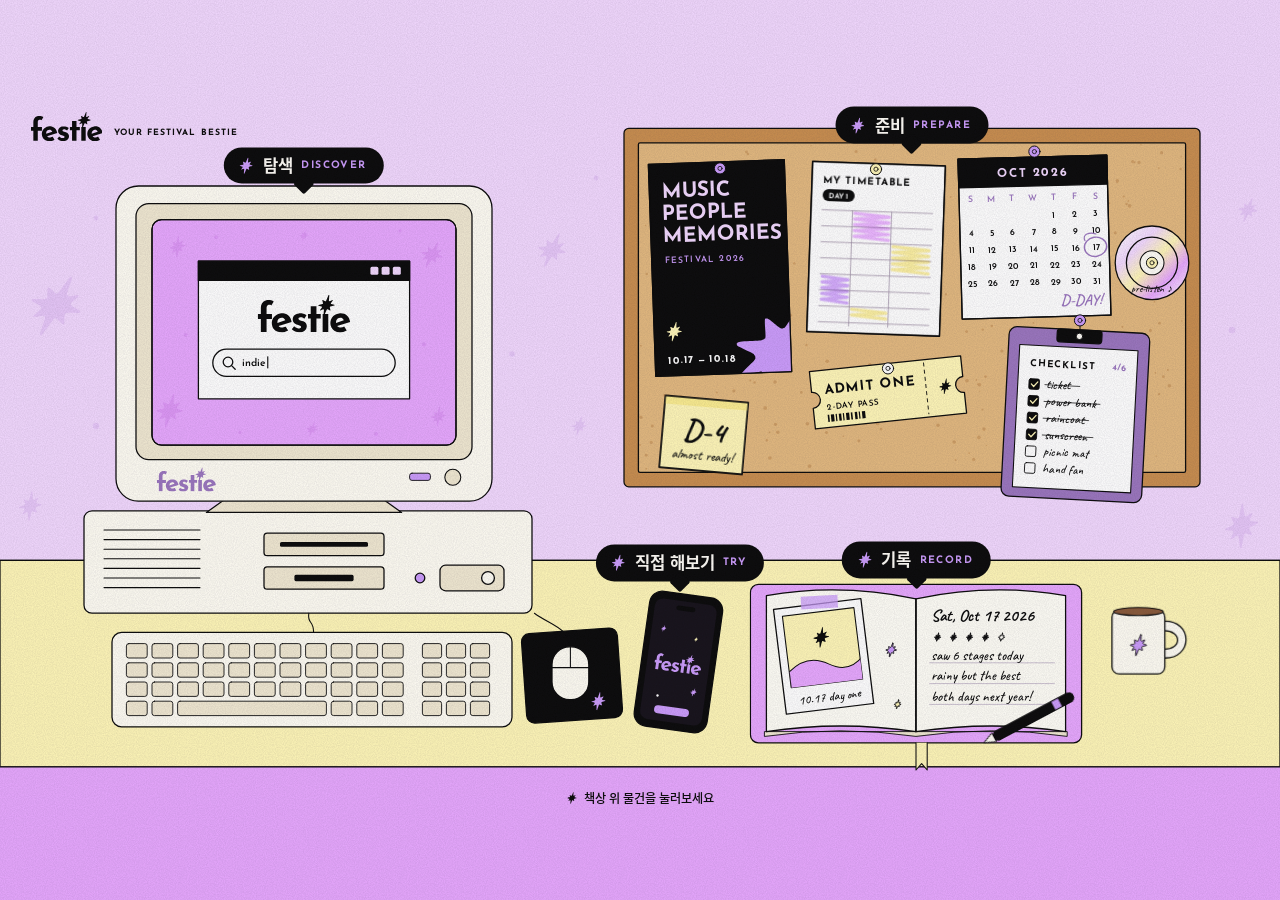
==== commit 90b6dba8: "Add files via upload" ====
--- a/festie-site/index.html
+++ b/festie-site/index.html
@@ -20,7 +20,10 @@
 }
 html,body{height:100%;margin:0}
 [hidden]{display:none!important}
-body{background:var(--wall);color:var(--ink);font-family:var(--f-ko);overflow:hidden}
+body{background:linear-gradient(to bottom,#F3D9FF 0 50%,#E8A8FF 50% 100%);color:var(--ink);font-family:var(--f-ko);overflow:hidden}
+/* wider than 16:9: side bands continue wall, desk line, desk and desk front at the scene's own heights */
+@media (min-aspect-ratio:16/9){body{background:linear-gradient(to bottom,#F3D9FF 0 calc(65.33% - .9px),#0A0A0A calc(65.33% - .9px) calc(65.33% + .9px),#FFF7B8 calc(65.33% + .9px) calc(94% - .9px),#0A0A0A calc(94% - .9px) calc(94% + .9px),#E8A8FF calc(94% + .9px) 100%)}}
+body::after{content:"";position:fixed;inset:0;z-index:5;pointer-events:none;opacity:.9;background-image:url("data:image/svg+xml,%3Csvg xmlns='http://www.w3.org/2000/svg' width='220' height='220'%3E%3Cfilter id='n'%3E%3CfeTurbulence type='fractalNoise' baseFrequency='.9' numOctaves='2' stitchTiles='stitch'/%3E%3CfeColorMatrix values='0 0 0 0 .04 0 0 0 0 .03 0 0 0 0 .06 0 0 0 .16 0'/%3E%3C/filter%3E%3Crect width='220' height='220' filter='url(%23n)'/%3E%3C/svg%3E")}
 .stage{height:100%;display:flex;align-items:center;justify-content:center}
 .scene{position:relative;width:min(100%,calc(100dvh * 16 / 9));aspect-ratio:16/9;max-width:100%;container-type:inline-size;user-select:none;-webkit-user-select:none}
 .scene>svg{display:block;width:100%;height:100%}
@@ -81,10 +84,10 @@
 .bar .sq{width:11px;height:11px;border-radius:2px;background:var(--wall)}
 .bar .x{width:28px;height:28px;border-radius:6px;border:0;background:var(--violet);color:var(--ink);font:700 16px/1 var(--f-en);cursor:pointer;display:grid;place-items:center}
 .bar .x:focus-visible{outline:3px solid var(--lemon);outline-offset:2px}
-.body{padding:26px 28px 28px;overflow:auto;display:flex;flex-direction:column;gap:18px}
+.body{padding:34px 40px 36px;overflow:auto;display:flex;flex-direction:column;gap:18px}
 .eyebrow{align-self:flex-start;margin:0;padding:6px 10px 4px;border:2px solid var(--ink);border-radius:999px;font:700 12px/1 var(--f-en);letter-spacing:.16em}
-.body h2{margin:0;font:800 clamp(24px,4.2vw,32px)/1.2 var(--f-ko);letter-spacing:-.03em;text-wrap:balance}
-.lead{margin:-6px 0 0;font:400 16px/1.6 var(--f-ko);color:#3a3340}
+.body h2{margin:0;font:800 clamp(24px,3.4vw,34px)/1.22 var(--f-ko);letter-spacing:-.03em;text-wrap:balance}
+.lead{margin:-4px 0 0;font:400 16.5px/1.65 var(--f-ko);color:#3a3340}
 .tabs{display:flex;flex-wrap:wrap;gap:6px}
 .tabs button{border:2px solid var(--ink);background:var(--paper);border-radius:999px;padding:8px 13px 7px;font:700 13.5px/1 var(--f-ko);cursor:pointer;color:var(--ink)}
 .tabs button[aria-selected="true"]{background:var(--ink);color:var(--paper)}
@@ -102,10 +105,10 @@
 .cta.ghost:hover{background:var(--wall)}
 .cta:focus-visible{outline:3px solid var(--violet-ink);outline-offset:3px}
 /* feature popup: line-drawn phone + text */
-.feat{display:grid;grid-template-columns:auto minmax(0,1fr);gap:32px;align-items:start}
+.feat{display:grid;grid-template-columns:auto minmax(0,1fr);gap:52px;align-items:center}
 .feat-text{display:flex;flex-direction:column;gap:18px;min-width:0}
 .pm-wrap{display:flex;flex-direction:column;align-items:center;gap:12px;position:sticky;top:0}
-.pm{position:relative;width:min(218px,calc((100dvh - 170px) * .43));padding:9px;border:1.6px solid var(--ink);border-radius:38px;background:var(--paper)}
+.pm{box-sizing:border-box;position:relative;width:min(236px,calc((100dvh - 210px) * .43));padding:9px;border:1.6px solid var(--ink);border-radius:38px;background:var(--paper)}
 .pm::before,.pm::after{content:"";position:absolute;width:5px;border:1.4px solid var(--ink);background:var(--paper);border-radius:3px}
 .pm::before{right:-6.5px;top:22%;height:13%;border-left:0;border-radius:0 3px 3px 0}
 .pm::after{left:-6.5px;top:17%;height:20%;border-right:0;border-radius:3px 0 0 3px;box-shadow:0 0 0 0 transparent}
@@ -126,14 +129,14 @@
 .pt[aria-selected="true"] .arr{opacity:1}
 .pt b{display:block;font:700 15px/1.4 var(--f-ko);margin-bottom:2px}
 .pt span.d{display:block;font:400 14px/1.55 var(--f-ko);color:#3a3340}
-.win.feature{width:min(820px,100%)}
+.win.feature,.win.live-win{width:min(860px,100%)}
 @media (max-width:700px){
   .feat{grid-template-columns:1fr;gap:20px}
   .pm-wrap{position:static}
-  .pm{width:min(170px,50vw)}
+  .pm{width:min(190px,52vw)}
 }
 /* live prototype phone */
-.live{display:grid;grid-template-columns:auto minmax(0,1fr);gap:48px;align-items:center}
+.live{display:grid;grid-template-columns:auto minmax(0,1fr);gap:52px;align-items:center}
 .lp{--s:.8;box-sizing:border-box;width:calc(390px * var(--s) + 20px);padding:9px;border:1.6px solid var(--ink);border-radius:calc(64px * var(--s) + 9px);background:var(--paper);position:relative}
 .lp::before,.lp::after{content:"";position:absolute;width:5px;border:1.4px solid var(--ink);background:var(--paper)}
 .lp::before{right:-6.5px;top:22%;height:13%;border-left:0;border-radius:0 3px 3px 0}
@@ -146,7 +149,7 @@
 .live-text .tip{margin:0;display:flex;gap:8px;align-items:center;font:500 14.5px/1.5 var(--f-ko);padding:10px 14px;border-radius:10px;background:var(--wall);align-self:flex-start}
 .live-text .tip svg{width:14px;height:14px;fill:var(--ink);flex:none}
 .qr img{width:100%;height:100%;display:block;image-rendering:pixelated}
-.win.live-win{width:auto;max-width:100%}
+
 @media (max-width:760px){.live{grid-template-columns:1fr;gap:24px}.lp{justify-self:center}}
 /* try popup */
 .try{display:grid;grid-template-columns:auto minmax(0,1fr);gap:44px;align-items:center}
@@ -454,7 +457,7 @@
 </g>
 
 <!-- grain -->
-<rect x="0" y="0" width="1600" height="900" filter="url(#grain)" fill="#FFFFFF" stroke="none" pointer-events="none" opacity=".9"/>
+
 </svg>
 
 <div class="hud">
@@ -590,8 +593,9 @@
   showShot(t.shot,t.shotLabel);
 }
 function liveScale(){
-  const avail=Math.min(window.innerHeight-170,(window.innerWidth<760?window.innerWidth-80:window.innerWidth*.55));
-  return Math.max(.45,Math.min(.95,(window.innerWidth<760?avail/390:avail/(844+30))));
+  /* same frame width as the feature phones (236px), smaller only on short screens */
+  const byH=(window.innerHeight-230)/(844+30);
+  return Math.max(.4,Math.min((236-20)/390,byH));
 }
 let bgTimer=null;
 function syncBar(){
